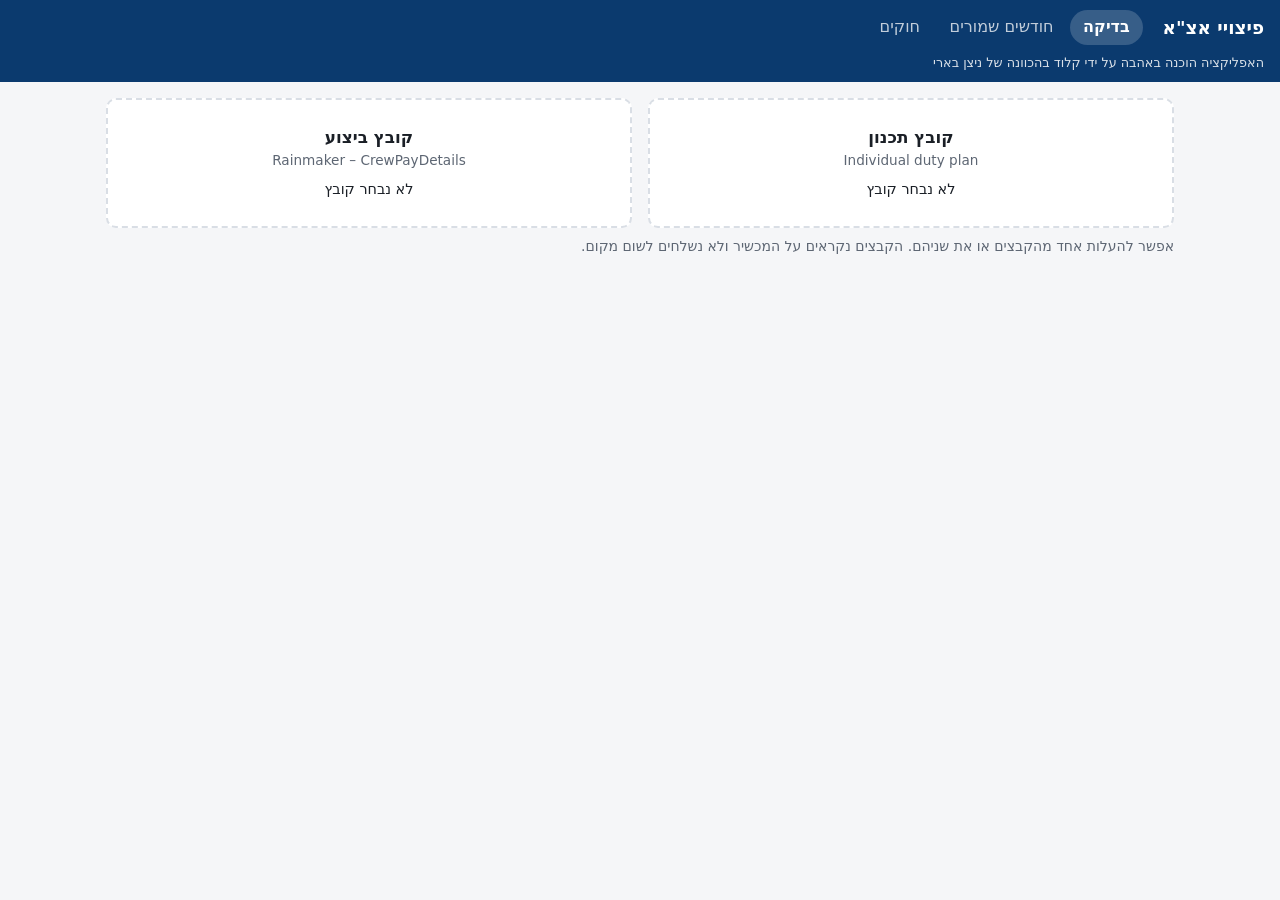
==== index.html @ ccb59b30 "אזור ההעלאה: לחיצה על הקובץ פותחת אותו, ו"בחר חודש אחר" בוחר קובץ חדש Co-Authored-By: Claude Opus 5." ====
<!doctype html>
<html lang="he" dir="rtl">
<head>
  <meta charset="utf-8">
  <meta name="viewport" content="width=device-width, initial-scale=1, viewport-fit=cover">
  <title>פיצויי אצ"א</title>
  <meta name="description" content="בדיקת קרדיט, RIG ופיצויים מול לוח התכנון והרומה. הכול מחושב על המכשיר.">
  <meta name="theme-color" content="#0b3a6e">
  <link rel="manifest" href="manifest.webmanifest">
  <link rel="icon" href="icons/icon.svg" type="image/svg+xml">
  <link rel="apple-touch-icon" href="icons/apple-touch-icon.png">
  <meta name="apple-mobile-web-app-capable" content="yes">
  <meta name="apple-mobile-web-app-title" content="פיצויי אצ״א">
  <link rel="stylesheet" href="css/app.css">
  <script type="module" src="js/app.js"></script>
</head>
<body>
  <header class="topbar">
    <h1>פיצויי אצ"א</h1>
    <nav class="tabs" role="tablist">
      <button role="tab" data-view="check" aria-selected="true">בדיקה</button>
      <button role="tab" data-view="history" aria-selected="false">חודשים שמורים</button>
      <button role="tab" data-view="rules" aria-selected="false">חוקים</button>
    </nav>
    <p class="credit">האפליקציה הוכנה באהבה על ידי קלוד בהכוונה של ניצן בארי</p>
  </header>

  <main>
    <div id="banner" class="banner" hidden></div>

    <section id="view-check" class="view">
      <div class="uploads no-print">
        <label class="drop" data-kind="plan">
          <input type="file" accept="application/pdf,.pdf" hidden>
          <span class="drop-title">קובץ תכנון</span>
          <span class="drop-sub">Individual duty plan</span>
          <span class="drop-state">לא נבחר קובץ</span>
          <button type="button" class="drop-file"><svg viewBox="0 0 24 24" aria-hidden="true"><path d="M14 3H7a2 2 0 0 0-2 2v14a2 2 0 0 0 2 2h10a2 2 0 0 0 2-2V8zM14 3v5h5M9 13h6M9 17h6"/></svg><span class="drop-file-text"><span class="drop-month"></span><span class="drop-name"></span></span></button>
          <button type="button" class="drop-pick"><svg viewBox="0 0 24 24" aria-hidden="true"><path d="M4 17v2a2 2 0 0 0 2 2h12a2 2 0 0 0 2-2v-2M7 9l5-5 5 5M12 4v12"/></svg>בחר חודש אחר</button>
        </label>
        <label class="drop" data-kind="exec">
          <input type="file" accept="application/pdf,.pdf" hidden>
          <span class="drop-title">קובץ ביצוע</span>
          <span class="drop-sub">Rainmaker – CrewPayDetails</span>
          <span class="drop-state">לא נבחר קובץ</span>
          <button type="button" class="drop-file"><svg viewBox="0 0 24 24" aria-hidden="true"><path d="M14 3H7a2 2 0 0 0-2 2v14a2 2 0 0 0 2 2h10a2 2 0 0 0 2-2V8zM14 3v5h5M9 13h6M9 17h6"/></svg><span class="drop-file-text"><span class="drop-month"></span><span class="drop-name"></span></span></button>
          <button type="button" class="drop-pick"><svg viewBox="0 0 24 24" aria-hidden="true"><path d="M4 17v2a2 2 0 0 0 2 2h12a2 2 0 0 0 2-2v-2M7 9l5-5 5 5M12 4v12"/></svg>בחר חודש אחר</button>
        </label>
      </div>
      <p class="hint no-print">אפשר להעלות אחד מהקבצים או את שניהם. הקבצים נקראים על המכשיר ולא נשלחים לשום מקום.</p>
      <div id="results"></div>
    </section>

    <section id="view-history" class="view" hidden></section>
    <section id="view-rules" class="view" hidden></section>
  </main>
</body>
</html>
---- css/app.css ----
:root {
  --bg: #f5f6f8;
  --surface: #ffffff;
  --surface-2: #eef1f5;
  --text: #1a1f26;
  --muted: #5d6673;
  --line: #d9dee5;
  --brand: #0b3a6e;
  --brand-ink: #ffffff;
  --accent: #1f6fd1;
  --ok: #1d7a3d;
  --ok-bg: #e5f4ea;
  --bad: #b3261e;
  --bad-bg: #fbe9e7;
  --warn: #8a5a00;
  --warn-bg: #fff4d6;
  --pending: #4a5a8c;
  --pending-bg: #e9edf8;
  --radius: 10px;
  color-scheme: light dark;
}
@media (prefers-color-scheme: dark) {
  :root:not([data-theme="light"]) {
    --bg: #111418;
    --surface: #1a1f25;
    --surface-2: #232a32;
    --text: #e7eaee;
    --muted: #9aa4b1;
    --line: #333c47;
    --brand: #16345a;
    --accent: #6aa8f0;
    --ok: #6fcf8e;
    --ok-bg: #173022;
    --bad: #ff8a80;
    --bad-bg: #3a1c1a;
    --warn: #f0c060;
    --warn-bg: #3a2f14;
    --pending: #a9b8ea;
    --pending-bg: #252c44;
  }
}

* { box-sizing: border-box; }
html { -webkit-text-size-adjust: 100%; }
body {
  margin: 0;
  background: var(--bg);
  color: var(--text);
  font: 16px/1.5 system-ui, -apple-system, "Segoe UI", Arial, sans-serif;
}
h1, h2, h3 { line-height: 1.25; margin: 0; }
h2 { font-size: 1.15rem; margin-bottom: .6rem; }
h3 { font-size: 1rem; margin-bottom: .4rem; }
button, input, select, textarea { font: inherit; color: inherit; }
[hidden] { display: none !important; }
.num { font-variant-numeric: tabular-nums; direction: ltr; unicode-bidi: isolate; }
.muted { color: var(--muted); }
.small { font-size: .875rem; }

/* ---------- מבנה ---------- */
.topbar {
  position: sticky; top: 0; z-index: 5;
  display: flex; flex-wrap: wrap; align-items: center; gap: .5rem 1.25rem;
  padding: .6rem max(16px, env(safe-area-inset-right)) .6rem max(16px, env(safe-area-inset-left));
  padding-top: max(.6rem, env(safe-area-inset-top));
  background: var(--brand); color: var(--brand-ink);
}
.topbar h1 { font-size: 1.15rem; }
.tabs { display: flex; gap: .25rem; }
.tabs button {
  border: 0; background: transparent; color: inherit; opacity: .75;
  padding: .35rem .8rem; border-radius: 999px; cursor: pointer;
}
.tabs button[aria-selected="true"] { opacity: 1; background: rgba(255,255,255,.18); font-weight: 600; }
.topbar .credit { flex-basis: 100%; margin: 0; text-align: right; color: #fff; font-size: .8rem; opacity: .85; }
main { max-width: 1100px; margin: 0 auto; padding: 1rem 16px 3rem; }

.card {
  background: var(--surface); border: 1px solid var(--line); border-radius: var(--radius);
  padding: 1rem; margin-bottom: 1rem;
}
.card > h2:first-child { display: flex; align-items: center; gap: .5rem; flex-wrap: wrap; }
.count {
  display: inline-block; min-width: 1.6em; padding: 0 .45em; border-radius: 999px;
  background: var(--surface-2); color: var(--muted); font-size: .8rem; text-align: center; font-weight: 600;
}
.row { display: flex; flex-wrap: wrap; gap: .5rem; align-items: center; }
.spacer { flex: 1; }

.btn {
  border: 1px solid var(--line); background: var(--surface); border-radius: 8px;
  padding: .4rem .9rem; cursor: pointer;
}
.btn:hover { border-color: var(--accent); }
.btn.primary { background: var(--accent); border-color: var(--accent); color: #fff; }
.btn.danger { color: var(--bad); }
.btn.link { border: 0; background: none; color: var(--accent); padding: 0; text-decoration: underline; }

.banner { border-radius: var(--radius); padding: .75rem 1rem; margin-bottom: 1rem; }
.notice { border-radius: 8px; padding: .6rem .8rem; margin: .5rem 0; }
.notice.warn, .banner.warn { background: var(--warn-bg); color: var(--warn); }
.notice.bad, .banner.bad { background: var(--bad-bg); color: var(--bad); }
.notice.ok { background: var(--ok-bg); color: var(--ok); }
.notice.info { background: var(--pending-bg); color: var(--pending); }
.notice ul, .banner ul { margin: .3rem 0 0; padding-inline-start: 1.2rem; }
/* קוד לא מוכר: שורת הקוד, ותחתיה מה שהדוח רשם ותשובת המשתמש. */
.notice ul.codes li { margin-bottom: .4rem; }
.notice ul.codes .small { opacity: .85; }
.notice .copy-text { width: 100%; font: inherit; }

/* ---------- העלאה ---------- */
.uploads { display: grid; grid-template-columns: 1fr 1fr; gap: 1rem; }
.drop {
  display: flex; flex-direction: column; align-items: center; justify-content: center; text-align: center;
  min-height: 130px; padding: 1rem; cursor: pointer;
  border: 2px dashed var(--line); border-radius: var(--radius); background: var(--surface);
  transition: border-color .15s, background .15s;
}
.drop:hover, .drop.over { border-color: var(--accent); }
.drop.loaded { border-style: solid; border-color: var(--ok); }
.drop.busy { opacity: .6; pointer-events: none; }
.drop-title { font-weight: 700; font-size: 1.05rem; }
.drop-sub { color: var(--muted); font-size: .85rem; direction: ltr; }
.drop-state { margin-top: .5rem; font-size: .9rem; word-break: break-word; }
/* קובץ טעון (בעל המוצר, 29/09/2026): לחיצה על הקובץ פותחת אותו, ו"בחר חודש אחר" הוא הדרך היחידה
   לבחור קובץ חדש, חוץ מגרירה. בלי קובץ – כל האזור בוחר קובץ, כמו קודם. */
.drop.loaded { cursor: default; }
.drop.loaded:hover { border-color: var(--ok); }
.drop.loaded.over { border-color: var(--accent); }
.drop.loaded:not(.busy) .drop-state { display: none; }
.drop:not(.loaded) .drop-file, .drop:not(.loaded) .drop-pick,
.drop.busy .drop-file, .drop.busy .drop-pick { display: none; }
.drop-file {
  display: flex; align-items: center; gap: .6rem; margin-top: .6rem; padding: .4rem .75rem;
  font: inherit; color: var(--ok); background: none; text-align: start;
  border: 1px solid transparent; border-radius: var(--radius); cursor: pointer;
}
.drop-file:hover:not(:disabled) { border-color: var(--ok); }
.drop-file:disabled { cursor: default; }
.drop-file > svg { width: 1.6rem; height: 1.6rem; flex: none; }
.drop-file-text { display: flex; flex-direction: column; }
.drop-month { font-weight: 700; font-size: .95rem; }
.drop-name { font-size: .8rem; color: var(--muted); direction: ltr; text-align: end; word-break: break-word; }
.drop-pick {
  display: inline-flex; align-items: center; gap: .35rem; margin-top: .6rem; padding: .3rem .75rem;
  font: inherit; font-size: .85rem; color: var(--text); background: var(--surface);
  border: 1px solid var(--line); border-radius: var(--radius); cursor: pointer;
}
.drop-pick:hover { border-color: var(--accent); }
.drop svg { fill: none; stroke: currentColor; stroke-width: 2; stroke-linecap: round; stroke-linejoin: round; }
.drop-pick svg { width: 1em; height: 1em; }
.hint { color: var(--muted); font-size: .875rem; margin: .5rem 0 1rem; }

/* ---------- תוצאות ---------- */
.result-head { display: flex; flex-wrap: wrap; gap: .5rem 1rem; align-items: baseline; }
.result-head h2 { margin: 0; font-size: 1.35rem; }
.meta { color: var(--muted); font-size: .9rem; }

.totals { display: grid; grid-template-columns: repeat(auto-fill, minmax(130px, 1fr)); gap: .6rem; }
.total { border: 1px solid var(--line); border-radius: 8px; padding: .5rem .7rem; }
.total .label { font-size: .8rem; color: var(--muted); direction: ltr; text-align: right; }
.total .val { font-size: 1.2rem; font-weight: 700; }
.total .rep { font-size: .85rem; color: var(--muted); }
.total.ok { border-color: var(--ok); }
.total.bad { border-color: var(--bad); background: var(--bad-bg); }
.total.free.bad .val { color: var(--bad); }
.total.gain { border-color: var(--ok); background: var(--ok-bg); }

.table-wrap { overflow-x: auto; -webkit-overflow-scrolling: touch; }
table { width: 100%; border-collapse: collapse; font-size: .92rem; }
th, td { padding: .4rem .5rem; border-bottom: 1px solid var(--line); text-align: right; vertical-align: top; }
th { font-weight: 600; color: var(--muted); font-size: .82rem; white-space: nowrap; }
td.col { direction: ltr; text-align: right; white-space: nowrap; }
td.col .reason { display: block; direction: rtl; white-space: normal; font-size: .85em; color: var(--muted); }
tr.bad td { background: var(--bad-bg); }
tr.gain td { background: var(--ok-bg); }
tr.pending td { background: var(--pending-bg); }
tr.detail td { background: var(--surface-2); font-size: .85rem; color: var(--muted); }
.status { font-weight: 700; white-space: nowrap; }
.status.ok { color: var(--ok); }
.status.bad { color: var(--bad); }
.status.gain { color: var(--ok); }
.status.pending { color: var(--pending); }

.filters { display: flex; flex-wrap: wrap; gap: .35rem; margin-bottom: .6rem; }
.chip {
  border: 1px solid var(--line); background: var(--surface); border-radius: 999px;
  padding: .2rem .75rem; cursor: pointer; font-size: .875rem;
}
.chip[aria-pressed="true"] { background: var(--accent); border-color: var(--accent); color: #fff; }

.list { margin: 0; padding: 0; list-style: none; }
.list > li { padding: .5rem 0; border-bottom: 1px solid var(--line); }
.list > li:last-child { border-bottom: 0; }
.tag {
  display: inline-block; font-size: .75rem; padding: .05rem .5rem; border-radius: 999px;
  background: var(--surface-2); color: var(--muted); white-space: nowrap;
}
.tag.ok { background: var(--ok-bg); color: var(--ok); }
.tag.bad { background: var(--bad-bg); color: var(--bad); }
.tag.warn { background: var(--warn-bg); color: var(--warn); }

/* ---------- שאלות ---------- */
.question { border: 1px solid var(--line); border-radius: 8px; padding: .8rem; margin-bottom: .7rem; }
.question h3 { font-size: .98rem; white-space: pre-line; }
.question h3 .mixed { font-weight: normal; }
.question h3 .mixed b { font-weight: 700; }
.question p { margin: .3rem 0 .6rem; color: var(--muted); font-size: .9rem; }
.option { display: flex; gap: .5rem; align-items: flex-start; padding: .25rem 0; cursor: pointer; }
.option input { margin-top: .3rem; }
.option .hint-inline { color: var(--muted); font-size: .85rem; }
.date-pick { display: flex; gap: .5rem; align-items: center; padding: .25rem 0; }
.date-pick input { font: inherit; padding: .35rem; border: 1px solid var(--line); border-radius: 6px; background: var(--surface); }
.extra { margin: .3rem 1.6rem .3rem 0; }
.extra select, .extra textarea { width: 100%; max-width: 32rem; padding: .35rem; border: 1px solid var(--line); border-radius: 6px; background: var(--surface); }
.extra textarea { min-height: 3.5em; }

/* ---------- היסטוריה וחוקים ---------- */
.month-item { display: flex; flex-wrap: wrap; align-items: center; gap: .5rem 1rem; }
.month-item .name { font-weight: 700; min-width: 6rem; }
.rules-tools { display: flex; flex-wrap: wrap; gap: .5rem; align-items: center; margin-bottom: 1rem; }
.rules-tools input[type="search"], .rules-tools select {
  padding: .4rem .6rem; border: 1px solid var(--line); border-radius: 8px; background: var(--surface);
}
.rules-tools input[type="search"] { flex: 1 1 14rem; min-width: 0; }
.rule { border: 1px solid var(--line); border-radius: 8px; padding: .7rem .8rem; margin-bottom: .6rem; background: var(--surface); }
.rule.inactive { opacity: .65; }
.rule-head { display: flex; flex-wrap: wrap; gap: .35rem .6rem; align-items: center; }
.rule-head h3 { margin: 0; font-size: 1rem; }
.rule dl { display: grid; grid-template-columns: max-content 1fr; gap: .2rem .8rem; margin: .5rem 0 0; font-size: .9rem; }
.rule dt { color: var(--muted); }
.rule dd { margin: 0; white-space: pre-line; }
.rule code { font-size: .8rem; direction: ltr; unicode-bidi: isolate; }

@media (max-width: 600px) {
  .uploads { grid-template-columns: 1fr; }
  .drop { min-height: 96px; }
  .rule dl { grid-template-columns: 1fr; }
  .rule dt { margin-top: .3rem; }
}

/* ---------- הדפסה / ייצוא PDF ---------- */
@media print {
  :root { --bg: #fff; --surface: #fff; }
  body { background: #fff; font-size: 11pt; }
  .topbar, .no-print, .btn, .filters, .question form { display: none !important; }
  main { max-width: none; padding: 0; }
  .card { border: 0; padding: 0; margin-bottom: 1rem; break-inside: auto; }
  .rule, .question, tr { break-inside: avoid; }
  .table-wrap { overflow: visible; }
  .print-only { display: block !important; }
  tr.bad td, tr.gain td, .total.bad, .total.gain { -webkit-print-color-adjust: exact; print-color-adjust: exact; }
}
.print-only { display: none; }
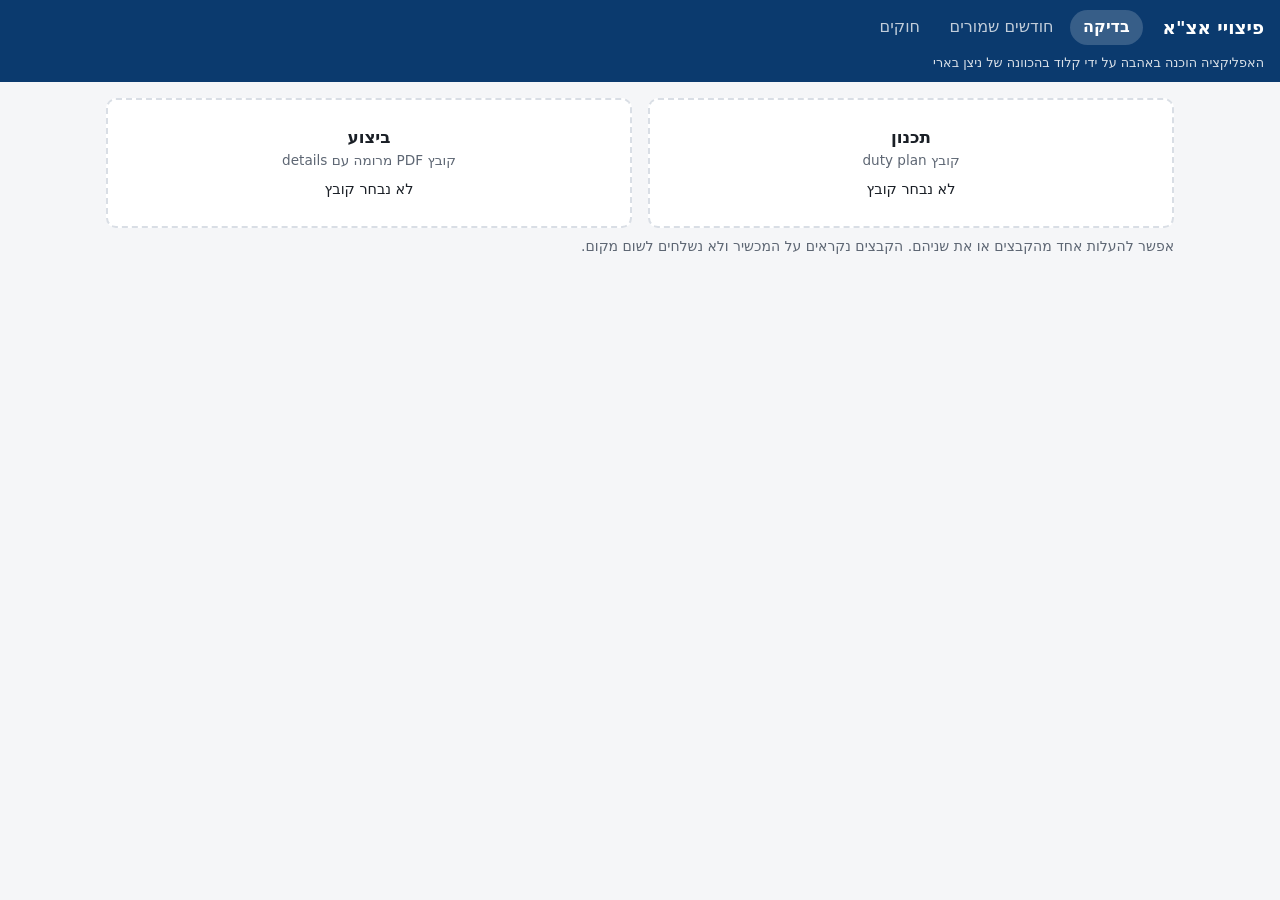
==== commit eeae1cde: "אזורי ההעלאה: "תכנון" ו"ביצוע", הסבר קצר על הקובץ, ורווח קטן יותר Co-Authored-By: Claude Opus 5.5 <n" ====
--- a/index.html
+++ b/index.html
@@ -32,16 +32,16 @@
       <div class="uploads no-print">
         <label class="drop" data-kind="plan">
           <input type="file" accept="application/pdf,.pdf" hidden>
-          <span class="drop-title">קובץ תכנון</span>
-          <span class="drop-sub">Individual duty plan</span>
+          <span class="drop-title">תכנון</span>
+          <span class="drop-sub">קובץ duty plan</span>
           <span class="drop-state">לא נבחר קובץ</span>
           <button type="button" class="drop-file"><svg viewBox="0 0 24 24" aria-hidden="true"><path d="M14 3H7a2 2 0 0 0-2 2v14a2 2 0 0 0 2 2h10a2 2 0 0 0 2-2V8zM14 3v5h5M9 13h6M9 17h6"/></svg><span class="drop-file-text"><span class="drop-month"></span><span class="drop-name"></span></span></button>
           <button type="button" class="drop-pick"><svg viewBox="0 0 24 24" aria-hidden="true"><path d="M4 17v2a2 2 0 0 0 2 2h12a2 2 0 0 0 2-2v-2M7 9l5-5 5 5M12 4v12"/></svg>בחר חודש אחר</button>
         </label>
         <label class="drop" data-kind="exec">
           <input type="file" accept="application/pdf,.pdf" hidden>
-          <span class="drop-title">קובץ ביצוע</span>
-          <span class="drop-sub">Rainmaker – CrewPayDetails</span>
+          <span class="drop-title">ביצוע</span>
+          <span class="drop-sub">קובץ PDF מרומה עם details</span>
           <span class="drop-state">לא נבחר קובץ</span>
           <button type="button" class="drop-file"><svg viewBox="0 0 24 24" aria-hidden="true"><path d="M14 3H7a2 2 0 0 0-2 2v14a2 2 0 0 0 2 2h10a2 2 0 0 0 2-2V8zM14 3v5h5M9 13h6M9 17h6"/></svg><span class="drop-file-text"><span class="drop-month"></span><span class="drop-name"></span></span></button>
           <button type="button" class="drop-pick"><svg viewBox="0 0 24 24" aria-hidden="true"><path d="M4 17v2a2 2 0 0 0 2 2h12a2 2 0 0 0 2-2v-2M7 9l5-5 5 5M12 4v12"/></svg>בחר חודש אחר</button>
--- a/css/app.css
+++ b/css/app.css
@@ -120,7 +120,7 @@
 .drop.loaded { border-style: solid; border-color: var(--ok); }
 .drop.busy { opacity: .6; pointer-events: none; }
 .drop-title { font-weight: 700; font-size: 1.05rem; }
-.drop-sub { color: var(--muted); font-size: .85rem; direction: ltr; }
+.drop-sub { color: var(--muted); font-size: .85rem; }
 .drop-state { margin-top: .5rem; font-size: .9rem; word-break: break-word; }
 /* קובץ טעון (בעל המוצר, 29/09/2026): לחיצה על הקובץ פותחת אותו, ו"בחר חודש אחר" הוא הדרך היחידה
    לבחור קובץ חדש, חוץ מגרירה. בלי קובץ – כל האזור בוחר קובץ, כמו קודם. */
@@ -131,7 +131,7 @@
 .drop:not(.loaded) .drop-file, .drop:not(.loaded) .drop-pick,
 .drop.busy .drop-file, .drop.busy .drop-pick { display: none; }
 .drop-file {
-  display: flex; align-items: center; gap: .6rem; margin-top: .6rem; padding: .4rem .75rem;
+  display: flex; align-items: center; gap: .6rem; margin-top: .15rem; padding: .25rem .75rem;
   font: inherit; color: var(--ok); background: none; text-align: start;
   border: 1px solid transparent; border-radius: var(--radius); cursor: pointer;
 }
@@ -214,6 +214,10 @@
 .extra { margin: .3rem 1.6rem .3rem 0; }
 .extra select, .extra textarea { width: 100%; max-width: 32rem; padding: .35rem; border: 1px solid var(--line); border-radius: 6px; background: var(--surface); }
 .extra textarea { min-height: 3.5em; }
+.credit-pick { display: flex; flex-wrap: wrap; gap: .5rem 1rem; margin-top: .4rem; }
+.credit-pick label { display: flex; align-items: center; gap: .4rem; }
+.credit-pick label[hidden] { display: none; }
+.credit-pick select { width: auto; }
 
 /* ---------- היסטוריה וחוקים ---------- */
 .month-item { display: flex; flex-wrap: wrap; align-items: center; gap: .5rem 1rem; }
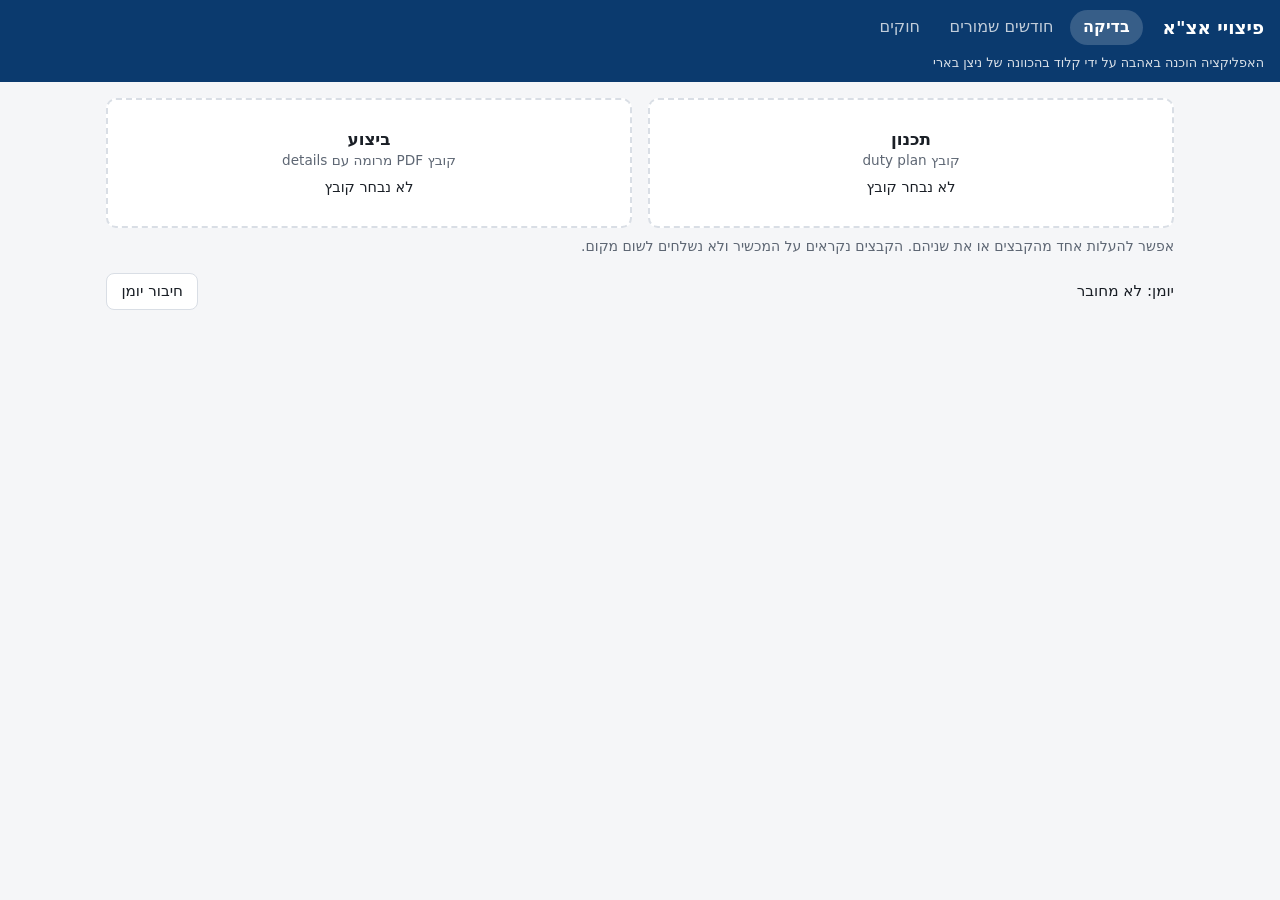
==== commit 77d06fa2: "יומן גוגל (רשות): השלמת הרכב הצוות ושעות הכוננות מיומן האורגנייזר חיבור מהאפליקציה עם הוראות ל-Clien" ====
--- a/index.html
+++ b/index.html
@@ -48,11 +48,13 @@
         </label>
       </div>
       <p class="hint no-print">אפשר להעלות אחד מהקבצים או את שניהם. הקבצים נקראים על המכשיר ולא נשלחים לשום מקום.</p>
+      <div id="calendar-bar" class="calendar-bar no-print"></div>
       <div id="results"></div>
     </section>
 
     <section id="view-history" class="view" hidden></section>
     <section id="view-rules" class="view" hidden></section>
   </main>
+  <dialog id="calendar-dialog" class="dialog no-print"></dialog>
 </body>
 </html>
--- a/css/app.css
+++ b/css/app.css
@@ -16,6 +16,8 @@
   --warn-bg: #fff4d6;
   --pending: #4a5a8c;
   --pending-bg: #e9edf8;
+  --plan: #4a8edb;
+  --exec: #1f5aa3;
   --radius: 10px;
   color-scheme: light dark;
 }
@@ -37,6 +39,8 @@
     --warn-bg: #3a2f14;
     --pending: #a9b8ea;
     --pending-bg: #252c44;
+    --plan: #a9cdf7;
+    --exec: #5b93dc;
   }
 }
 
@@ -56,6 +60,9 @@
 .num { font-variant-numeric: tabular-nums; direction: ltr; unicode-bidi: isolate; }
 .muted { color: var(--muted); }
 .small { font-size: .875rem; }
+/* בשינויים בין תכנון לביצוע כל צד בצבע משלו (בעל המוצר, 29/09/2026). */
+.side-plan { color: var(--plan); }
+.side-exec { color: var(--exec); }
 
 /* ---------- מבנה ---------- */
 .topbar {
@@ -110,6 +117,20 @@
 
 /* ---------- העלאה ---------- */
 .uploads { display: grid; grid-template-columns: 1fr 1fr; gap: 1rem; }
+
+/* יומן (רשות): שורת מצב מתחת לאזור ההעלאה, וחלון החיבור. */
+.calendar-bar { margin: 0 0 1rem; font-size: .95rem; }
+.calendar-bar .row { gap: .4rem .6rem; }
+.dialog {
+  max-width: min(36rem, calc(100vw - 2rem)); border: 1px solid var(--line); border-radius: var(--radius);
+  background: var(--surface); color: inherit; padding: 1rem 1.2rem;
+}
+.dialog::backdrop { background: rgb(0 0 0 / .45); }
+.dialog h2 { margin-top: 0; }
+.dialog ol { padding-inline-start: 1.2rem; line-height: 1.5; }
+.dialog label { display: block; margin: .6rem 0; }
+.dialog input, .dialog select { width: 100%; box-sizing: border-box; font: inherit; padding: .35rem .5rem; margin-top: .25rem; }
+.dialog .row { margin-top: .8rem; }
 .drop {
   display: flex; flex-direction: column; align-items: center; justify-content: center; text-align: center;
   min-height: 130px; padding: 1rem; cursor: pointer;
@@ -120,7 +141,7 @@
 .drop.loaded { border-style: solid; border-color: var(--ok); }
 .drop.busy { opacity: .6; pointer-events: none; }
 .drop-title { font-weight: 700; font-size: 1.05rem; }
-.drop-sub { color: var(--muted); font-size: .85rem; }
+.drop-sub { color: var(--muted); font-size: .85rem; line-height: 1.2; }
 .drop-state { margin-top: .5rem; font-size: .9rem; word-break: break-word; }
 /* קובץ טעון (בעל המוצר, 29/09/2026): לחיצה על הקובץ פותחת אותו, ו"בחר חודש אחר" הוא הדרך היחידה
    לבחור קובץ חדש, חוץ מגרירה. בלי קובץ – כל האזור בוחר קובץ, כמו קודם. */
@@ -128,19 +149,26 @@
 .drop.loaded:hover { border-color: var(--ok); }
 .drop.loaded.over { border-color: var(--accent); }
 .drop.loaded:not(.busy) .drop-state { display: none; }
+/* אחרי שנבחר קובץ ההסבר מה להעלות מיותר; רווח קטן בין הכותרת לקובץ (בעל המוצר, 29/09/2026). */
+.drop.loaded .drop-sub { display: none; }
+.drop.loaded .drop-file { margin-top: .15rem; }
 .drop:not(.loaded) .drop-file, .drop:not(.loaded) .drop-pick,
 .drop.busy .drop-file, .drop.busy .drop-pick { display: none; }
 .drop-file {
-  display: flex; align-items: center; gap: .6rem; margin-top: .15rem; padding: .25rem .75rem;
+  display: flex; align-items: center; gap: .6rem; margin-top: 0; padding: 0 .75rem .25rem; line-height: 1.2;
   font: inherit; color: var(--ok); background: none; text-align: start;
   border: 1px solid transparent; border-radius: var(--radius); cursor: pointer;
 }
 .drop-file:hover:not(:disabled) { border-color: var(--ok); }
 .drop-file:disabled { cursor: default; }
 .drop-file > svg { width: 1.6rem; height: 1.6rem; flex: none; }
-.drop-file-text { display: flex; flex-direction: column; }
+/* מקום ריק ברוחב הסמל בצד השני, כדי שהחודש ושם הקובץ יהיו בדיוק מתחת לכותרת (בעל המוצר, 29/09/2026). */
+.drop-file::after { content: ''; width: 1.6rem; flex: none; }
+/* בלי קובץ שמור אין מה לפתוח, ולכן גם אין סמל מסמך (בעל המוצר, 29/09/2026). */
+.drop-file:disabled > svg, .drop-file:disabled::after { display: none; }
+.drop-file-text { display: flex; flex-direction: column; align-items: center; text-align: center; }
 .drop-month { font-weight: 700; font-size: .95rem; }
-.drop-name { font-size: .8rem; color: var(--muted); direction: ltr; text-align: end; word-break: break-word; }
+.drop-name { font-size: .8rem; color: var(--muted); direction: ltr; text-align: center; word-break: break-word; }
 .drop-pick {
   display: inline-flex; align-items: center; gap: .35rem; margin-top: .6rem; padding: .3rem .75rem;
   font: inherit; font-size: .85rem; color: var(--text); background: var(--surface);
@@ -171,7 +199,8 @@
 th, td { padding: .4rem .5rem; border-bottom: 1px solid var(--line); text-align: right; vertical-align: top; }
 th { font-weight: 600; color: var(--muted); font-size: .82rem; white-space: nowrap; }
 td.col { direction: ltr; text-align: right; white-space: nowrap; }
-td.col .reason { display: block; direction: rtl; white-space: normal; font-size: .85em; color: var(--muted); }
+/* ההסבר מתחת לטיסה בטבלת הפירוט (ואחריו שם החוק בתגית, כמו בהערות), ומתחת לשינוי בטבלת השינויים. */
+.explain { margin-top: .2rem; font-size: .85rem; color: var(--muted); }
 tr.bad td { background: var(--bad-bg); }
 tr.gain td { background: var(--ok-bg); }
 tr.pending td { background: var(--pending-bg); }
@@ -226,7 +255,14 @@
 .rules-tools input[type="search"], .rules-tools select {
   padding: .4rem .6rem; border: 1px solid var(--line); border-radius: 8px; background: var(--surface);
 }
-.rules-tools input[type="search"] { flex: 1 1 14rem; min-width: 0; }
+.rules-tools .search-box { position: relative; flex: 1 1 14rem; min-width: 0; display: flex; }
+.rules-tools input[type="search"] { flex: 1; min-width: 0; padding-inline-end: 2rem; }
+.rules-tools input[type="search"]::-webkit-search-cancel-button { -webkit-appearance: none; appearance: none; }
+.search-clear {
+  position: absolute; inset-block: 0; inset-inline-end: .2rem; width: 1.8rem; border: 0; background: none;
+  color: var(--muted); font-size: 1.3rem; line-height: 1; cursor: pointer;
+}
+.search-clear[hidden] { display: none; }
 .rule { border: 1px solid var(--line); border-radius: 8px; padding: .7rem .8rem; margin-bottom: .6rem; background: var(--surface); }
 .rule.inactive { opacity: .65; }
 .rule-head { display: flex; flex-wrap: wrap; gap: .35rem .6rem; align-items: center; }
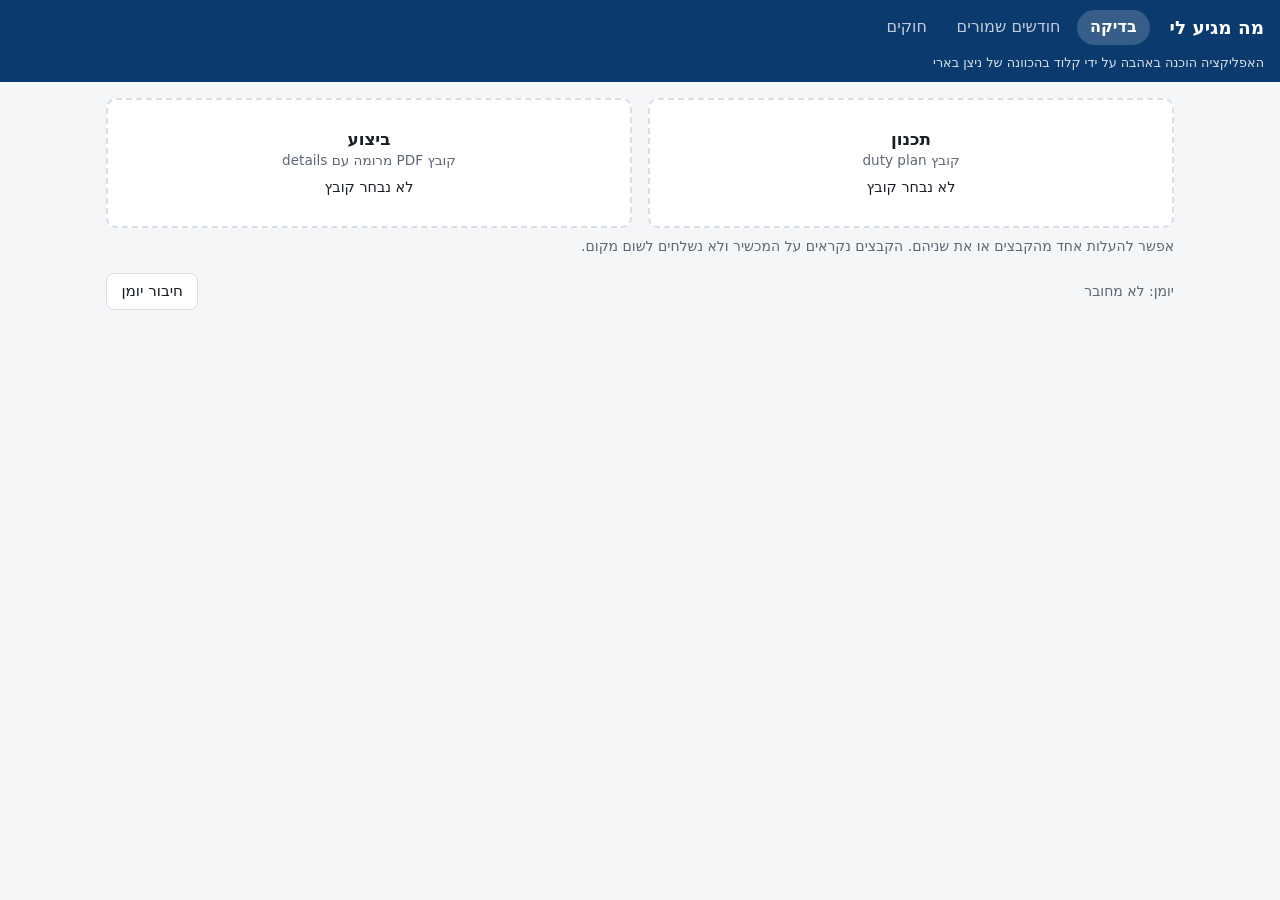
==== commit d8b062c9: "שם האפליקציה: "מה מגיע לי" במקום "פיצויי אצ"א" Co-Authored-By: Claude Opus 5.5 <noreply@anthropic.co" ====
--- a/index.html
+++ b/index.html
@@ -3,20 +3,20 @@
 <head>
   <meta charset="utf-8">
   <meta name="viewport" content="width=device-width, initial-scale=1, viewport-fit=cover">
-  <title>פיצויי אצ"א</title>
+  <title>מה מגיע לי</title>
   <meta name="description" content="בדיקת קרדיט, RIG ופיצויים מול לוח התכנון והרומה. הכול מחושב על המכשיר.">
   <meta name="theme-color" content="#0b3a6e">
   <link rel="manifest" href="manifest.webmanifest">
   <link rel="icon" href="icons/icon.svg" type="image/svg+xml">
   <link rel="apple-touch-icon" href="icons/apple-touch-icon.png">
   <meta name="apple-mobile-web-app-capable" content="yes">
-  <meta name="apple-mobile-web-app-title" content="פיצויי אצ״א">
+  <meta name="apple-mobile-web-app-title" content="מה מגיע לי">
   <link rel="stylesheet" href="css/app.css">
   <script type="module" src="js/app.js"></script>
 </head>
 <body>
   <header class="topbar">
-    <h1>פיצויי אצ"א</h1>
+    <h1>מה מגיע לי</h1>
     <nav class="tabs" role="tablist">
       <button role="tab" data-view="check" aria-selected="true">בדיקה</button>
       <button role="tab" data-view="history" aria-selected="false">חודשים שמורים</button>
--- a/css/app.css
+++ b/css/app.css
@@ -110,6 +110,8 @@
 .notice.ok { background: var(--ok-bg); color: var(--ok); }
 .notice.info { background: var(--pending-bg); color: var(--pending); }
 .notice ul, .banner ul { margin: .3rem 0 0; padding-inline-start: 1.2rem; }
+/* הערה מתחת לרשימה: צמודה אליה, ומתחילה בקו של הטקסט ולא של התבליט. */
+.notice .list-note { margin: .15rem 0 0; padding-inline-start: 1.2rem; }
 /* קוד לא מוכר: שורת הקוד, ותחתיה מה שהדוח רשם ותשובת המשתמש. */
 .notice ul.codes li { margin-bottom: .4rem; }
 .notice ul.codes .small { opacity: .85; }
@@ -121,6 +123,9 @@
 /* יומן (רשות): שורת מצב מתחת לאזור ההעלאה, וחלון החיבור. */
 .calendar-bar { margin: 0 0 1rem; font-size: .95rem; }
 .calendar-bar .row { gap: .4rem .6rem; }
+.cal-toggle { background: none; border: 0; padding: 0; font: inherit; color: inherit; cursor: pointer; }
+.cal-label { color: var(--muted); font-size: .875rem; }
+.cal-info { margin-top: .3rem; }
 .dialog {
   max-width: min(36rem, calc(100vw - 2rem)); border: 1px solid var(--line); border-radius: var(--radius);
   background: var(--surface); color: inherit; padding: 1rem 1.2rem;
@@ -182,6 +187,9 @@
 /* ---------- תוצאות ---------- */
 .result-head { display: flex; flex-wrap: wrap; gap: .5rem 1rem; align-items: baseline; }
 .result-head h2 { margin: 0; font-size: 1.35rem; }
+.result-head .cal-toggle { font-weight: inherit; }
+.head-meta { display: none; }
+.cal-inline { display: contents; }
 .meta { color: var(--muted); font-size: .9rem; }
 
 .totals { display: grid; grid-template-columns: repeat(auto-fill, minmax(130px, 1fr)); gap: .6rem; }
@@ -228,6 +236,13 @@
 .tag.ok { background: var(--ok-bg); color: var(--ok); }
 .tag.bad { background: var(--bad-bg); color: var(--bad); }
 .tag.warn { background: var(--warn-bg); color: var(--warn); }
+/* שם החוק, כשלוחצים על שורה (`setupRuleTips` ב-js/app.js) */
+[data-rule] { cursor: pointer; }
+.rule-tip {
+  position: fixed; z-index: 50; max-width: min(22rem, calc(100vw - 16px));
+  padding: .3rem .6rem; border-radius: 6px; font-size: .8rem; white-space: pre-line; pointer-events: none;
+  background: var(--text); color: var(--surface); box-shadow: 0 2px 8px rgba(0, 0, 0, .2);
+}
 
 /* ---------- שאלות ---------- */
 .question { border: 1px solid var(--line); border-radius: 8px; padding: .8rem; margin-bottom: .7rem; }
@@ -289,6 +304,7 @@
   .rule, .question, tr { break-inside: avoid; }
   .table-wrap { overflow: visible; }
   .print-only { display: block !important; }
+  .head-meta { display: inline; }
   tr.bad td, tr.gain td, .total.bad, .total.gain { -webkit-print-color-adjust: exact; print-color-adjust: exact; }
 }
 .print-only { display: none; }
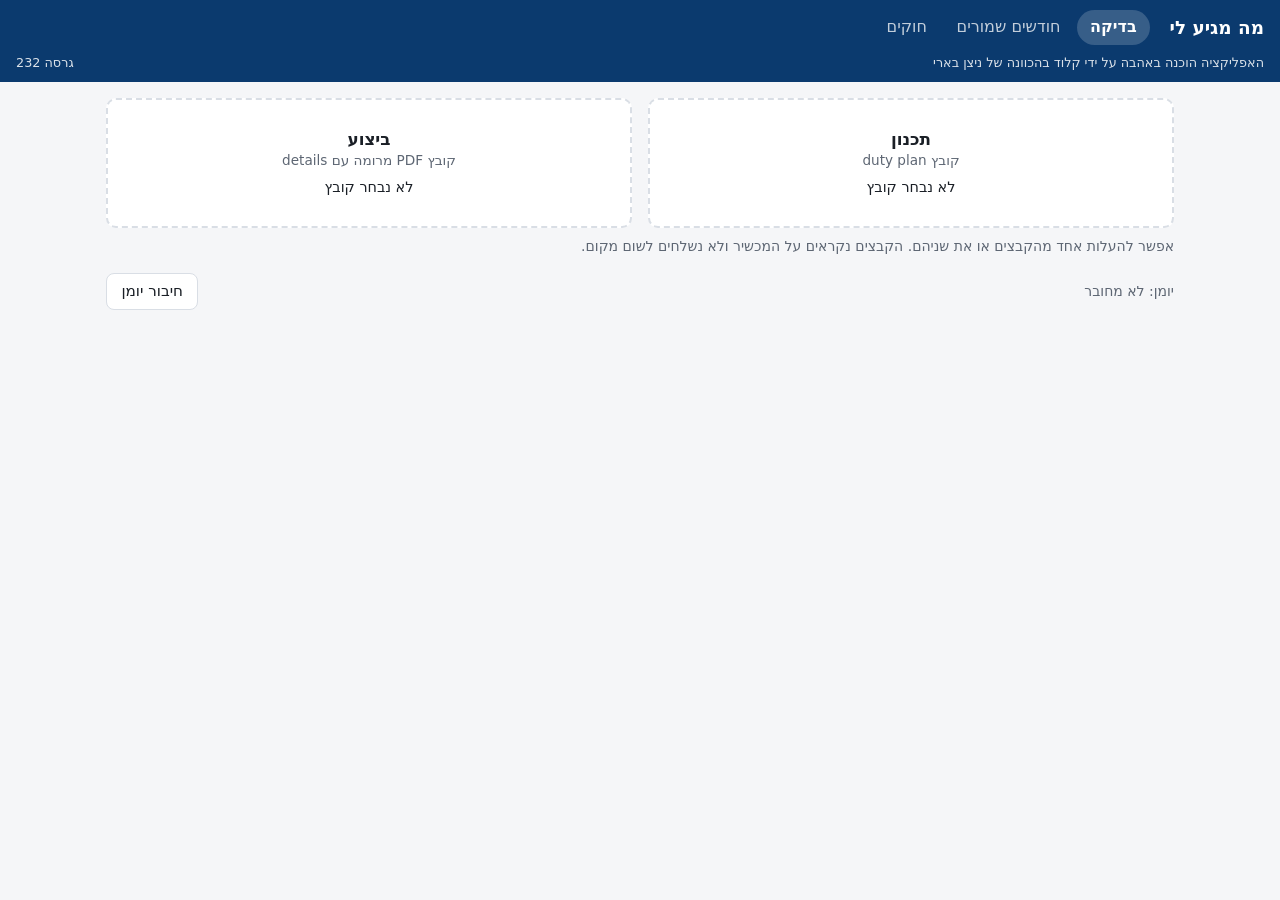
==== commit 08ed2080: "מספר הגרסה של הקוד שרץ בדף (APP_VERSION), וכפתור "גרסה N מוכנה – רענון" כשגרסה חדשה הותקנה בזמן שהדף" ====
--- a/index.html
+++ b/index.html
@@ -22,7 +22,7 @@
       <button role="tab" data-view="history" aria-selected="false">חודשים שמורים</button>
       <button role="tab" data-view="rules" aria-selected="false">חוקים</button>
     </nav>
-    <p class="credit">האפליקציה הוכנה באהבה על ידי קלוד בהכוונה של ניצן בארי</p>
+    <p class="credit"><span>האפליקציה הוכנה באהבה על ידי קלוד בהכוונה של ניצן בארי</span><span class="version"><span id="app-version"></span><button id="app-update" type="button" hidden></button></span></p>
   </header>
 
   <main>
--- a/css/app.css
+++ b/css/app.css
@@ -79,7 +79,13 @@
   padding: .35rem .8rem; border-radius: 999px; cursor: pointer;
 }
 .tabs button[aria-selected="true"] { opacity: 1; background: rgba(255,255,255,.18); font-weight: 600; }
-.topbar .credit { flex-basis: 100%; margin: 0; text-align: right; color: #fff; font-size: .8rem; opacity: .85; }
+.topbar .credit { flex-basis: 100%; margin: 0; text-align: right; color: #fff; font-size: .8rem; opacity: .85;
+  display: flex; flex-wrap: wrap; justify-content: space-between; gap: 0 1rem; }
+/* מספר הגרסה בקצה השמאלי, גם כשבמסך צר הוא יורד לשורה משלו. לידו הכפתור לגרסה חדשה שהותקנה. */
+.topbar .version { margin-inline-start: auto; display: flex; align-items: center; gap: .5rem; }
+#app-update { background: var(--brand-ink); color: var(--brand); border: 0; border-radius: 999px;
+  padding: .1rem .7rem; font-size: .8rem; font-weight: 600; cursor: pointer; }
+#app-update[hidden] { display: none; }
 main { max-width: 1100px; margin: 0 auto; padding: 1rem 16px 3rem; }
 
 .card {
@@ -108,7 +114,7 @@
 .notice.warn, .banner.warn { background: var(--warn-bg); color: var(--warn); }
 .notice.bad, .banner.bad { background: var(--bad-bg); color: var(--bad); }
 .notice.ok { background: var(--ok-bg); color: var(--ok); }
-.notice.info { background: var(--pending-bg); color: var(--pending); }
+.notice.info, .banner.info { background: var(--pending-bg); color: var(--pending); }
 .notice ul, .banner ul { margin: .3rem 0 0; padding-inline-start: 1.2rem; }
 /* הערה מתחת לרשימה: צמודה אליה, ומתחילה בקו של הטקסט ולא של התבליט. */
 .notice .list-note { margin: .15rem 0 0; padding-inline-start: 1.2rem; }
@@ -190,6 +196,8 @@
 .result-head .cal-toggle { font-weight: inherit; }
 .head-meta { display: none; }
 .cal-inline { display: contents; }
+.head-name { font-weight: 600; }
+.card > h2 .btn { font-size: 1rem; font-weight: normal; }
 .meta { color: var(--muted); font-size: .9rem; }
 
 .totals { display: grid; grid-template-columns: repeat(auto-fill, minmax(130px, 1fr)); gap: .6rem; }
@@ -200,6 +208,8 @@
 .total.ok { border-color: var(--ok); }
 .total.bad { border-color: var(--bad); background: var(--bad-bg); }
 .total.free.bad .val { color: var(--bad); }
+.total.warn { border-color: var(--warn); background: var(--warn-bg); }
+.total.free.warn .val { color: var(--warn); }
 .total.gain { border-color: var(--ok); background: var(--ok-bg); }
 
 .table-wrap { overflow-x: auto; -webkit-overflow-scrolling: touch; }
@@ -208,6 +218,8 @@
 th { font-weight: 600; color: var(--muted); font-size: .82rem; white-space: nowrap; }
 td.col { direction: ltr; text-align: right; white-space: nowrap; }
 /* ההסבר מתחת לטיסה בטבלת הפירוט (ואחריו שם החוק בתגית, כמו בהערות), ומתחת לשינוי בטבלת השינויים. */
+.chain > summary { cursor: pointer; }
+.chain > .explain { border-inline-start: 2px solid var(--line); padding-inline-start: .5rem; margin-inline-start: .3rem; }
 .explain { margin-top: .2rem; font-size: .85rem; color: var(--muted); }
 tr.bad td { background: var(--bad-bg); }
 tr.gain td { background: var(--ok-bg); }
@@ -229,6 +241,8 @@
 .list { margin: 0; padding: 0; list-style: none; }
 .list > li { padding: .5rem 0; border-bottom: 1px solid var(--line); }
 .list > li:last-child { border-bottom: 0; }
+.list > li.bad { color: var(--bad); }
+.list > li.warn { color: var(--warn); background: var(--warn-bg); border-radius: 8px; padding-inline: .6rem; margin: .25rem 0; }
 .tag {
   display: inline-block; font-size: .75rem; padding: .05rem .5rem; border-radius: 999px;
   background: var(--surface-2); color: var(--muted); white-space: nowrap;
@@ -236,6 +250,7 @@
 .tag.ok { background: var(--ok-bg); color: var(--ok); }
 .tag.bad { background: var(--bad-bg); color: var(--bad); }
 .tag.warn { background: var(--warn-bg); color: var(--warn); }
+.tag.info { background: var(--pending-bg); color: var(--pending); }
 /* שם החוק, כשלוחצים על שורה (`setupRuleTips` ב-js/app.js) */
 [data-rule] { cursor: pointer; }
 .rule-tip {
@@ -305,6 +320,6 @@
   .table-wrap { overflow: visible; }
   .print-only { display: block !important; }
   .head-meta { display: inline; }
-  tr.bad td, tr.gain td, .total.bad, .total.gain { -webkit-print-color-adjust: exact; print-color-adjust: exact; }
+  tr.bad td, tr.gain td, .total.bad, .total.warn, .total.gain, .list > li.bad, .list > li.warn { -webkit-print-color-adjust: exact; print-color-adjust: exact; }
 }
 .print-only { display: none; }
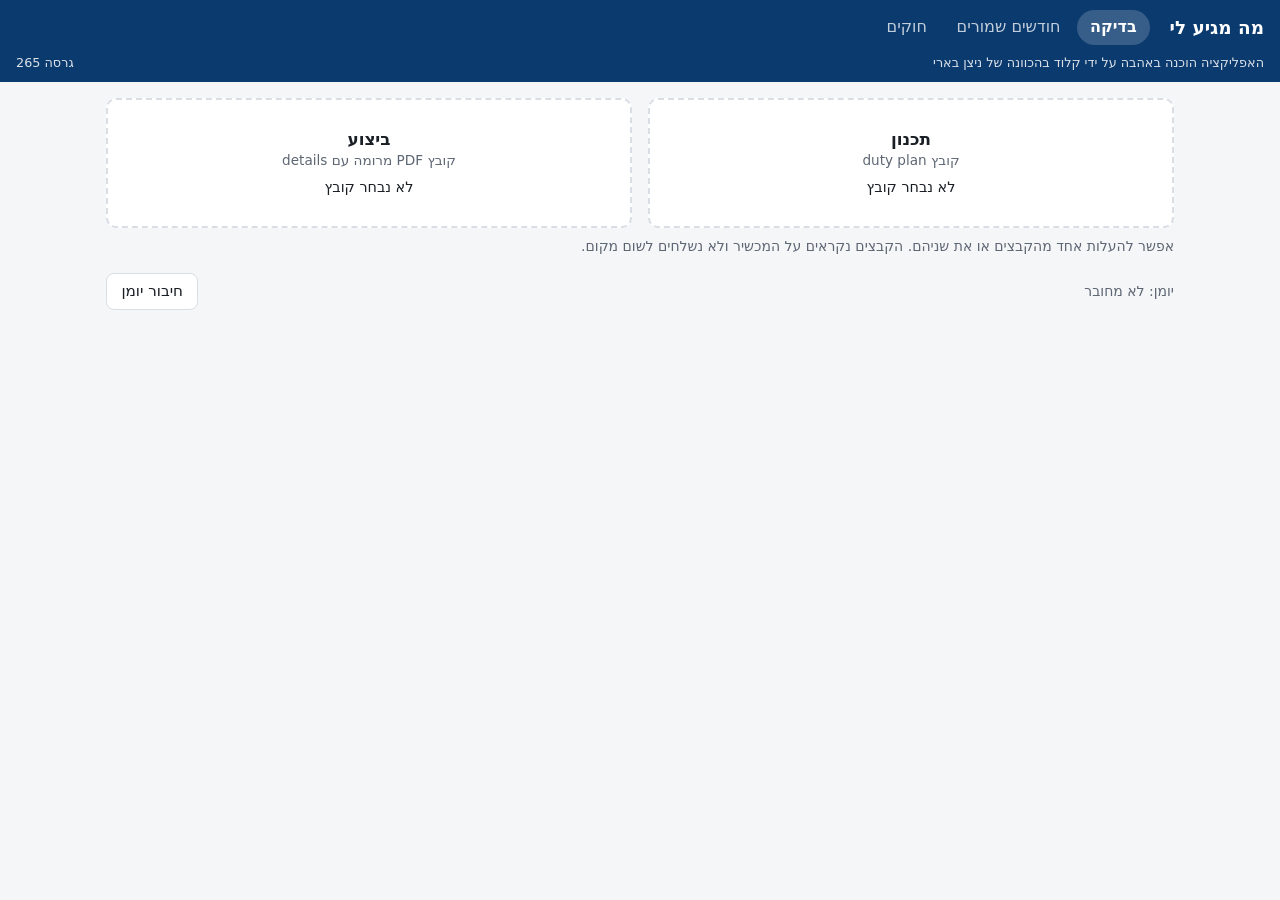
==== commit 31e207c1: "עדכון תעריף האש"ל מתלוש אפריל: משבצת בחודש מאי לבעל המוצר (טיוטה 378, גרסה 265) Co-Authored-By: Clau" ====
--- a/index.html
+++ b/index.html
@@ -46,6 +46,14 @@
           <button type="button" class="drop-file"><svg viewBox="0 0 24 24" aria-hidden="true"><path d="M14 3H7a2 2 0 0 0-2 2v14a2 2 0 0 0 2 2h10a2 2 0 0 0 2-2V8zM14 3v5h5M9 13h6M9 17h6"/></svg><span class="drop-file-text"><span class="drop-month"></span><span class="drop-name"></span></span></button>
           <button type="button" class="drop-pick"><svg viewBox="0 0 24 24" aria-hidden="true"><path d="M4 17v2a2 2 0 0 0 2 2h12a2 2 0 0 0 2-2v-2M7 9l5-5 5 5M12 4v12"/></svg>בחר חודש אחר</button>
         </label>
+        <label class="drop" data-kind="perdiem" hidden>
+          <input type="file" accept="application/pdf,.pdf" hidden>
+          <span class="drop-title">אש"ל אפריל</span>
+          <span class="drop-sub">תלוש האש"ל שמשולם ב‑15/05, לעדכון התעריף השנתי</span>
+          <span class="drop-state">לא נבחר קובץ</span>
+          <button type="button" class="drop-file"><svg viewBox="0 0 24 24" aria-hidden="true"><path d="M14 3H7a2 2 0 0 0-2 2v14a2 2 0 0 0 2 2h10a2 2 0 0 0 2-2V8zM14 3v5h5M9 13h6M9 17h6"/></svg><span class="drop-file-text"><span class="drop-month"></span><span class="drop-name"></span></span></button>
+          <button type="button" class="drop-pick"><svg viewBox="0 0 24 24" aria-hidden="true"><path d="M4 17v2a2 2 0 0 0 2 2h12a2 2 0 0 0 2-2v-2M7 9l5-5 5 5M12 4v12"/></svg>בחר תלוש אחר</button>
+        </label>
       </div>
       <p class="hint no-print">אפשר להעלות אחד מהקבצים או את שניהם. הקבצים נקראים על המכשיר ולא נשלחים לשום מקום.</p>
       <div id="calendar-bar" class="calendar-bar no-print"></div>
--- a/css/app.css
+++ b/css/app.css
@@ -125,6 +125,9 @@
 
 /* ---------- העלאה ---------- */
 .uploads { display: grid; grid-template-columns: 1fr 1fr; gap: 1rem; }
+/* תלוש האש"ל של אפריל: משבצת שלישית, רק בחודש מאי ולבעל המוצר (בעל המוצר, 18/10/2026). */
+.uploads.three { grid-template-columns: 1fr 1fr 1fr; }
+.drop[hidden] { display: none; }
 
 /* יומן (רשות): שורת מצב מתחת לאזור ההעלאה, וחלון החיבור. */
 .calendar-bar { margin: 0 0 1rem; font-size: .95rem; }
@@ -303,7 +306,7 @@
 .rule code { font-size: .8rem; direction: ltr; unicode-bidi: isolate; }
 
 @media (max-width: 600px) {
-  .uploads { grid-template-columns: 1fr; }
+  .uploads, .uploads.three { grid-template-columns: 1fr; }
   .drop { min-height: 96px; }
   .rule dl { grid-template-columns: 1fr; }
   .rule dt { margin-top: .3rem; }
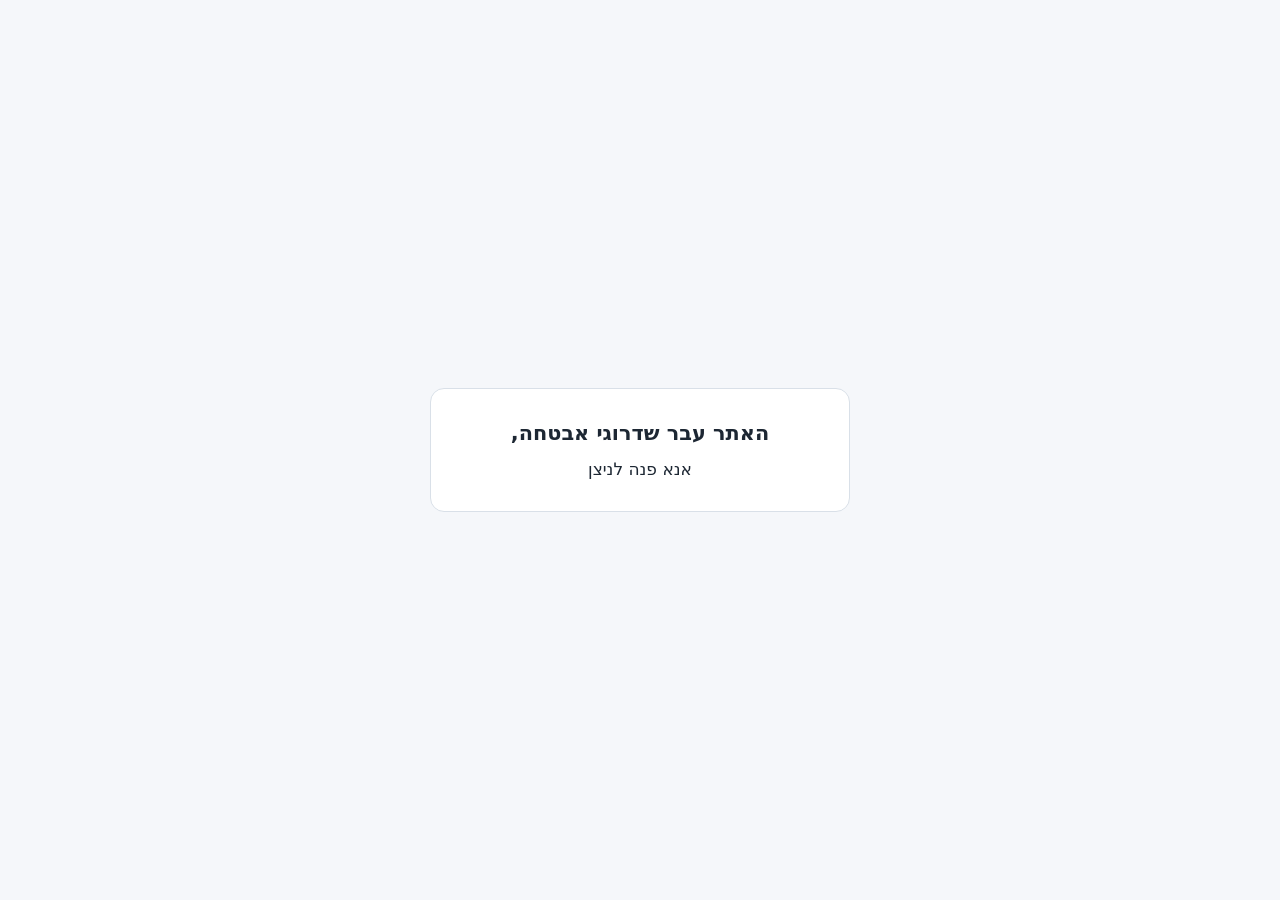
==== commit ed70e4ab: "דף הודעה בכתובת הקודמת, עם גיבוי של החודשים השמורים בדפדפן Co-Authored-By: Claude Opus 5.5 <noreply@" ====
--- a/index.html
+++ b/index.html
@@ -2,67 +2,125 @@
 <html lang="he" dir="rtl">
 <head>
   <meta charset="utf-8">
-  <meta name="viewport" content="width=device-width, initial-scale=1, viewport-fit=cover">
-  <title>מה מגיע לי</title>
-  <meta name="description" content="בדיקת קרדיט, RIG ופיצויים מול לוח התכנון והרומה. הכול מחושב על המכשיר.">
-  <meta name="theme-color" content="#0b3a6e">
-  <link rel="manifest" href="manifest.webmanifest">
-  <link rel="icon" href="icons/icon.svg" type="image/svg+xml">
-  <link rel="apple-touch-icon" href="icons/apple-touch-icon.png">
-  <meta name="apple-mobile-web-app-capable" content="yes">
-  <meta name="apple-mobile-web-app-title" content="מה מגיע לי">
-  <link rel="stylesheet" href="css/app.css">
-  <script type="module" src="js/app.js"></script>
+  <meta name="viewport" content="width=device-width, initial-scale=1">
+  <meta name="robots" content="noindex">
+  <title>האתר עבר</title>
+  <style>
+    :root { --bg: #f5f7fa; --fg: #1d2733; --muted: #5b6878; --card: #fff; --line: #d9e0e8; --accent: #0b3a6e; --accent-fg: #fff; }
+    @media (prefers-color-scheme: dark) {
+      :root { --bg: #11161c; --fg: #e6ebf0; --muted: #9aa7b5; --card: #1a222b; --line: #2c3743; --accent: #4f8fd6; --accent-fg: #0b1420; }
+    }
+    * { box-sizing: border-box; }
+    body { margin: 0; min-height: 100vh; display: grid; place-items: center; padding: 16px; background: var(--bg); color: var(--fg); font: 17px/1.6 system-ui, -apple-system, "Segoe UI", Arial, sans-serif; }
+    main { max-width: 420px; width: 100%; background: var(--card); border: 1px solid var(--line); border-radius: 14px; padding: 28px 24px; text-align: center; }
+    h1 { font-size: 1.3rem; margin: 0 0 6px; }
+    p { margin: 0; }
+    #backup { margin-top: 24px; padding-top: 20px; border-top: 1px solid var(--line); }
+    #backup p { color: var(--muted); font-size: .95rem; }
+    button { margin-top: 12px; font: inherit; padding: 10px 18px; border: 0; border-radius: 10px; background: var(--accent); color: var(--accent-fg); cursor: pointer; }
+    button:disabled { opacity: .6; cursor: default; }
+  </style>
 </head>
 <body>
-  <header class="topbar">
-    <h1>מה מגיע לי</h1>
-    <nav class="tabs" role="tablist">
-      <button role="tab" data-view="check" aria-selected="true">בדיקה</button>
-      <button role="tab" data-view="history" aria-selected="false">חודשים שמורים</button>
-      <button role="tab" data-view="rules" aria-selected="false">חוקים</button>
-    </nav>
-    <p class="credit"><span>האפליקציה הוכנה באהבה על ידי קלוד בהכוונה של ניצן בארי</span><span class="version"><span id="app-version"></span><button id="app-update" type="button" hidden></button></span></p>
-  </header>
+<main>
+  <h1>האתר עבר שדרוגי אבטחה,</h1>
+  <p>אנא פנה לניצן</p>
+  <div id="backup" hidden>
+    <p id="backup-text"></p>
+    <button type="button" id="backup-btn">הורד גיבוי</button>
+  </div>
+</main>
+<script>
+  // החודשים שנשמרו בדפדפן הזה, בגרסה הקודמת של האתר: גיבוי לקובץ, בפורמט שהאתר החדש משחזר.
+  // אין כאן קישור לאתר החדש, ושום נתון לא יוצא מהמכשיר: הקובץ נוצר בדפדפן ונשמר אצל המשתמש.
+  // פתיחה בלי ליצור מסד שאינו קיים.
+  const openIfExists = (name) => new Promise((resolve) => {
+    const req = indexedDB.open(name);
+    req.onupgradeneeded = () => req.transaction.abort();
+    req.onsuccess = () => resolve(req.result);
+    req.onerror = () => resolve(null);
+  });
 
-  <main>
-    <div id="banner" class="banner" hidden></div>
+  const getAll = (db, store) => new Promise((resolve, reject) => {
+    if (!db.objectStoreNames.contains(store)) { resolve([]); return; }
+    const r = db.transaction(store, 'readonly').objectStore(store).getAll();
+    r.onsuccess = () => resolve(r.result);
+    r.onerror = () => reject(r.error);
+  });
 
-    <section id="view-check" class="view">
-      <div class="uploads no-print">
-        <label class="drop" data-kind="plan">
-          <input type="file" accept="application/pdf,.pdf" hidden>
-          <span class="drop-title">תכנון</span>
-          <span class="drop-sub">קובץ duty plan</span>
-          <span class="drop-state">לא נבחר קובץ</span>
-          <button type="button" class="drop-file"><svg viewBox="0 0 24 24" aria-hidden="true"><path d="M14 3H7a2 2 0 0 0-2 2v14a2 2 0 0 0 2 2h10a2 2 0 0 0 2-2V8zM14 3v5h5M9 13h6M9 17h6"/></svg><span class="drop-file-text"><span class="drop-month"></span><span class="drop-name"></span></span></button>
-          <button type="button" class="drop-pick"><svg viewBox="0 0 24 24" aria-hidden="true"><path d="M4 17v2a2 2 0 0 0 2 2h12a2 2 0 0 0 2-2v-2M7 9l5-5 5 5M12 4v12"/></svg>בחר חודש אחר</button>
-        </label>
-        <label class="drop" data-kind="exec">
-          <input type="file" accept="application/pdf,.pdf" hidden>
-          <span class="drop-title">ביצוע</span>
-          <span class="drop-sub">קובץ PDF מרומה עם details</span>
-          <span class="drop-state">לא נבחר קובץ</span>
-          <button type="button" class="drop-file"><svg viewBox="0 0 24 24" aria-hidden="true"><path d="M14 3H7a2 2 0 0 0-2 2v14a2 2 0 0 0 2 2h10a2 2 0 0 0 2-2V8zM14 3v5h5M9 13h6M9 17h6"/></svg><span class="drop-file-text"><span class="drop-month"></span><span class="drop-name"></span></span></button>
-          <button type="button" class="drop-pick"><svg viewBox="0 0 24 24" aria-hidden="true"><path d="M4 17v2a2 2 0 0 0 2 2h12a2 2 0 0 0 2-2v-2M7 9l5-5 5 5M12 4v12"/></svg>בחר חודש אחר</button>
-        </label>
-        <label class="drop" data-kind="perdiem" hidden>
-          <input type="file" accept="application/pdf,.pdf" hidden>
-          <span class="drop-title">אש"ל אפריל</span>
-          <span class="drop-sub">תלוש האש"ל שמשולם ב‑15/05, לעדכון התעריף השנתי</span>
-          <span class="drop-state">לא נבחר קובץ</span>
-          <button type="button" class="drop-file"><svg viewBox="0 0 24 24" aria-hidden="true"><path d="M14 3H7a2 2 0 0 0-2 2v14a2 2 0 0 0 2 2h10a2 2 0 0 0 2-2V8zM14 3v5h5M9 13h6M9 17h6"/></svg><span class="drop-file-text"><span class="drop-month"></span><span class="drop-name"></span></span></button>
-          <button type="button" class="drop-pick"><svg viewBox="0 0 24 24" aria-hidden="true"><path d="M4 17v2a2 2 0 0 0 2 2h12a2 2 0 0 0 2-2v-2M7 9l5-5 5 5M12 4v12"/></svg>בחר תלוש אחר</button>
-        </label>
-      </div>
-      <p class="hint no-print">אפשר להעלות אחד מהקבצים או את שניהם. הקבצים נקראים על המכשיר ולא נשלחים לשום מקום.</p>
-      <div id="calendar-bar" class="calendar-bar no-print"></div>
-      <div id="results"></div>
-    </section>
+  const toBase64 = (buf) => {
+    const bytes = new Uint8Array(buf);
+    let s = '';
+    for (let i = 0; i < bytes.length; i += 0x8000) s += String.fromCharCode(...bytes.subarray(i, i + 0x8000));
+    return btoa(s);
+  };
 
-    <section id="view-history" class="view" hidden></section>
-    <section id="view-rules" class="view" hidden></section>
-  </main>
-  <dialog id="calendar-dialog" class="dialog no-print"></dialog>
+  // כל מסד בדומיין שיש בו חודשים שמורים; כשיש יותר מאחד – זה שעודכן אחרון. דפדפן בלי רשימת מסדים: לפי השם הקודם.
+  async function savedMonths() {
+    let names = ['elal-compensations'];
+    try {
+      const list = await indexedDB.databases?.();
+      if (list?.length) names = list.map((d) => d.name).filter(Boolean);
+    } catch { /* בלי רשימה: לפי השם */ }
+    let best = null;
+    for (const name of names) {
+      const db = await openIfExists(name);
+      if (!db) continue;
+      const months = await getAll(db, 'months').catch(() => []);
+      const latest = months.reduce((m, r) => ((r.updated ?? '') > m ? r.updated : m), '');
+      if (months.length && (!best || latest > best.latest)) { best?.db.close(); best = { db, months, latest }; } else db.close();
+    }
+    return best;
+  }
+
+  async function cleanOldApp() {
+    // ה-service worker והעותק השמור של האפליקציה הקודמת, רק בנתיב הזה ולא של אתרים אחרים באותו דומיין.
+    const scope = new URL('./', location.href).href;
+    try {
+      for (const r of await navigator.serviceWorker?.getRegistrations?.() ?? []) if (r.scope.startsWith(scope)) await r.unregister();
+      for (const key of await caches.keys()) {
+        const c = await caches.open(key);
+        const reqs = await c.keys();
+        if (reqs.length && reqs.every((q) => q.url.startsWith(scope))) await caches.delete(key);
+      }
+    } catch { /* בלי service worker או מטמון: אין מה לנקות */ }
+  }
+
+  (async () => {
+    await cleanOldApp();
+    let found;
+    try { found = await savedMonths(); } catch { found = null; }
+    if (!found) return;
+    const n = found.months.length;
+    document.getElementById('backup-text').textContent = n === 1
+      ? 'בדפדפן הזה שמור חודש אחד מהאתר הקודם. אפשר להוריד אותו לקובץ גיבוי.'
+      : `בדפדפן הזה שמורים ${n} חודשים מהאתר הקודם. אפשר להוריד אותם לקובץ גיבוי.`;
+    document.getElementById('backup').hidden = false;
+    const btn = document.getElementById('backup-btn');
+    btn.addEventListener('click', async () => {
+      btn.disabled = true;
+      try {
+        const files = await getAll(found.db, 'files');
+        const data = {
+          format: 'elal-compensations-backup',
+          version: 2,
+          exported: new Date().toISOString(),
+          months: found.months,
+          files: files.map((f) => ({ key: f.key, name: f.name, data: toBase64(f.bytes) })),
+        };
+        const url = URL.createObjectURL(new Blob([JSON.stringify(data)], { type: 'application/json' }));
+        const a = Object.assign(document.createElement('a'), { href: url, download: `backup-${new Date().toISOString().slice(0, 10)}.json` });
+        document.body.append(a);
+        a.click();
+        a.remove();
+        setTimeout(() => URL.revokeObjectURL(url), 60000);
+      } catch (err) {
+        alert(`הגיבוי נכשל: ${err.message}`);
+      } finally {
+        btn.disabled = false;
+      }
+    });
+  })();
+</script>
 </body>
 </html>
